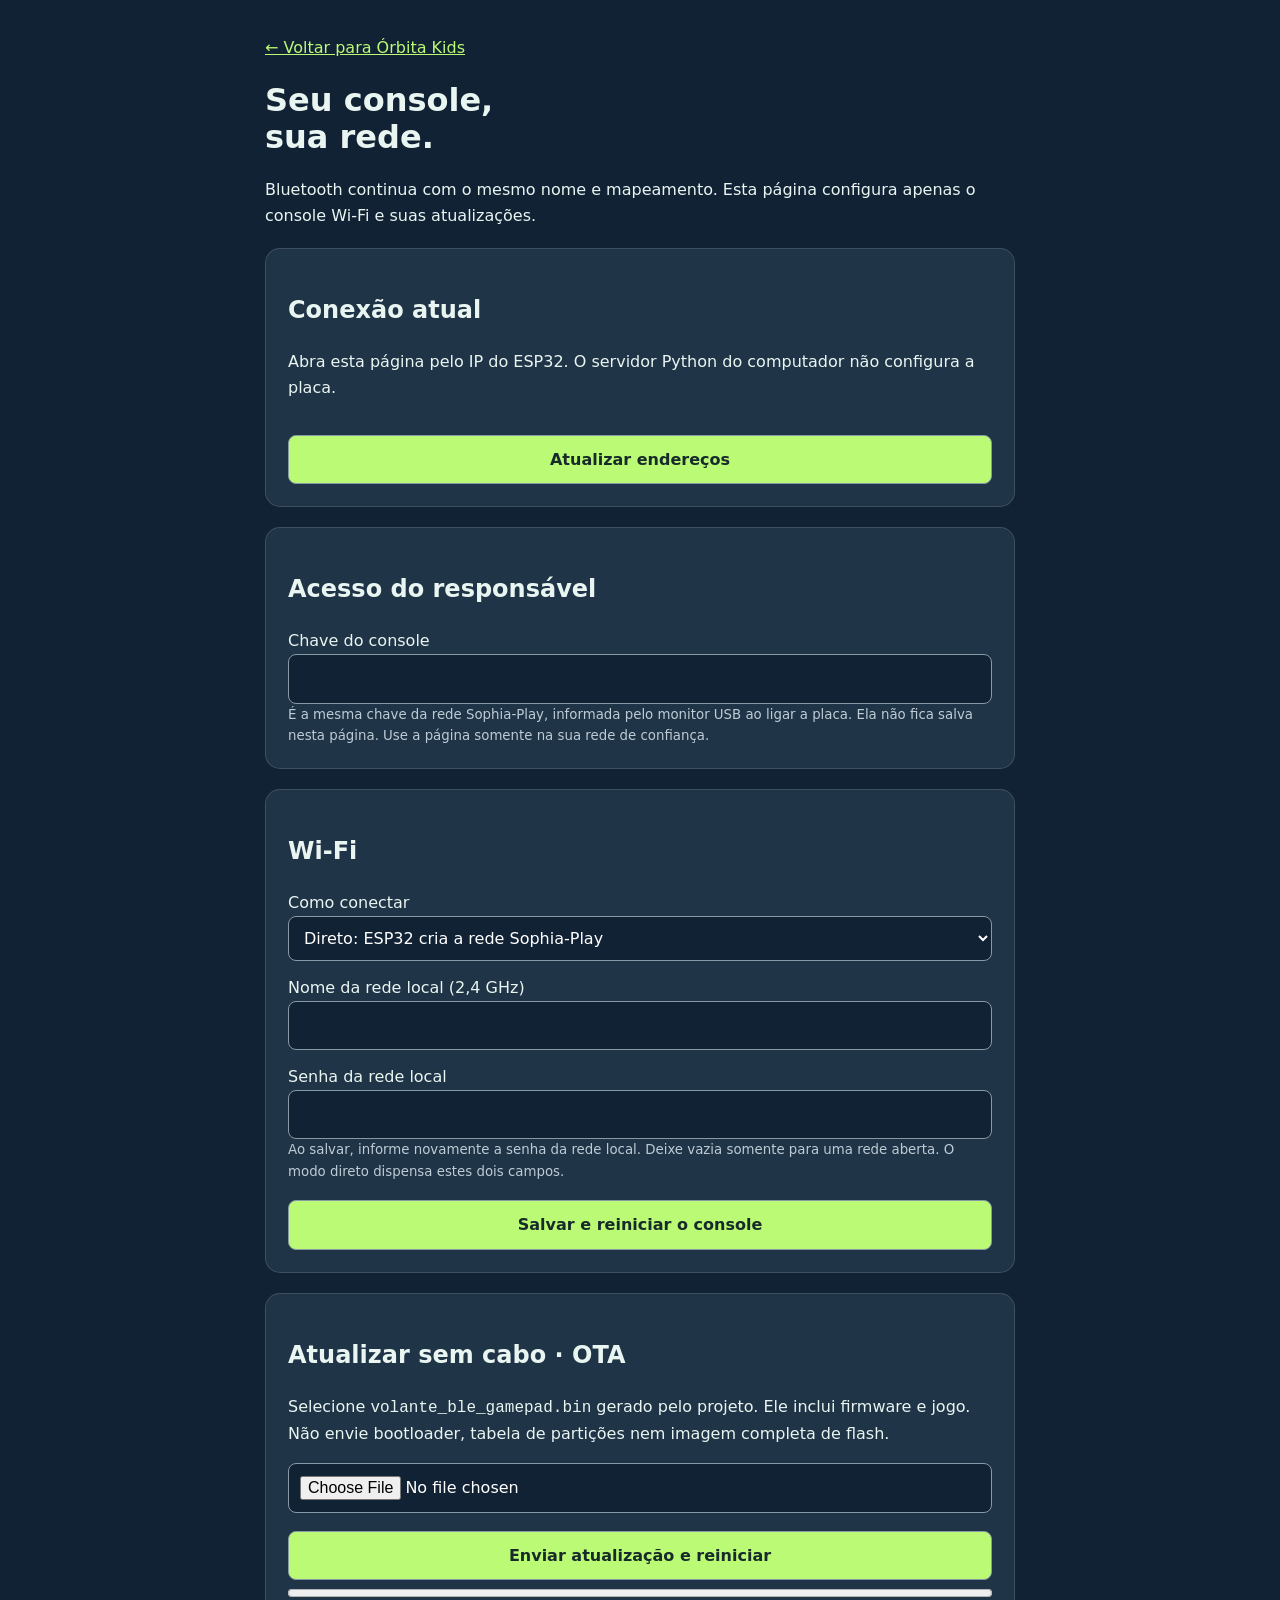
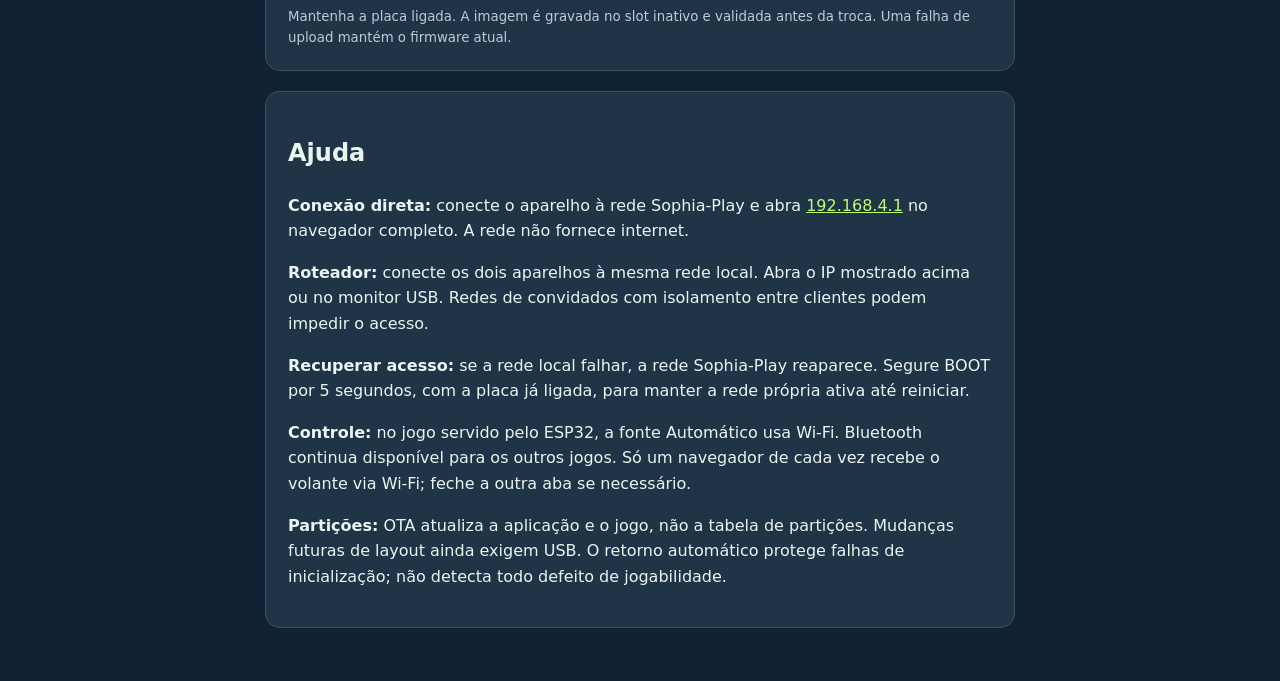
==== server_teste/console.html @ 0659ce1b "Adiciona console Wi-Fi AP/STA, controles WebSocket e OTA validado na placa" ====
<!doctype html><html lang="pt-BR"><head><meta charset="utf-8"><meta name="viewport" content="width=device-width,initial-scale=1"><title>Console Sophia · Wi-Fi e atualizações</title>
<style>body{margin:0;background:#122235;color:#e9f5f1;font:16px system-ui;line-height:1.6}main{max-width:750px;margin:auto;padding:35px 22px}h1{line-height:1.15}a{color:#bbfa74}section{background:#203447;border:1px solid #ffffff22;padding:22px;border-radius:15px;margin:20px 0}label{display:block;margin-top:14px}input,select,button{box-sizing:border-box;font:inherit;border-radius:8px;border:1px solid #8799a4;padding:11px;width:100%;background:#122235;color:#fff}button{margin-top:18px;background:#bbfa74;color:#172b2a;font-weight:bold;cursor:pointer}button:disabled{opacity:.5}small{display:block;color:#bdcbd5}#result{white-space:pre-wrap}progress{width:100%}code{overflow-wrap:anywhere}</style></head><body><main>
<a href="jogo.html">← Voltar para Órbita Kids</a><h1>Seu console,<br>sua rede.</h1><p>Bluetooth continua com o mesmo nome e mapeamento. Esta página configura apenas o console Wi-Fi e suas atualizações.</p>
<section><h2>Conexão atual</h2><p id="status">Buscando o ESP32…</p><button id="refresh">Atualizar endereços</button></section>
<section><h2>Acesso do responsável</h2><label for="key">Chave do console</label><input id="key" type="password" autocomplete="off" maxlength="24"><small>É a mesma chave da rede Sophia-Play, informada pelo monitor USB ao ligar a placa. Ela não fica salva nesta página. Use a página somente na sua rede de confiança.</small></section>
<section><h2>Wi-Fi</h2><form id="network"><label for="mode">Como conectar</label><select id="mode"><option value="direct">Direto: ESP32 cria a rede Sophia-Play</option><option value="local">Rede local: ESP32 conecta ao roteador</option><option value="hybrid">Ambos: rede própria + roteador</option></select><label for="ssid">Nome da rede local (2,4 GHz)</label><input id="ssid" maxlength="32" autocomplete="off"><label for="password">Senha da rede local</label><input id="password" type="password" maxlength="63" autocomplete="new-password"><small>Ao salvar, informe novamente a senha da rede local. Deixe vazia somente para uma rede aberta. O modo direto dispensa estes dois campos.</small><button id="save" type="submit">Salvar e reiniciar o console</button></form></section>
<section><h2>Atualizar sem cabo · OTA</h2><p>Selecione <code>volante_ble_gamepad.bin</code> gerado pelo projeto. Ele inclui firmware e jogo. Não envie bootloader, tabela de partições nem imagem completa de flash.</p><input id="firmware" type="file" accept=".bin" aria-label="Firmware da aplicação"><button id="upload">Enviar atualização e reiniciar</button><progress id="progress" max="100" value="0"></progress><small>Mantenha a placa ligada. A imagem é gravada no slot inativo e validada antes da troca. Uma falha de upload mantém o firmware atual.</small></section>
<section><h2>Ajuda</h2><p><b>Conexão direta:</b> conecte o aparelho à rede Sophia-Play e abra <a href="http://192.168.4.1/">192.168.4.1</a> no navegador completo. A rede não fornece internet.</p><p><b>Roteador:</b> conecte os dois aparelhos à mesma rede local. Abra o IP mostrado acima ou no monitor USB. Redes de convidados com isolamento entre clientes podem impedir o acesso.</p><p><b>Recuperar acesso:</b> se a rede local falhar, a rede Sophia-Play reaparece. Segure BOOT por 5 segundos, com a placa já ligada, para manter a rede própria ativa até reiniciar.</p><p><b>Controle:</b> no jogo servido pelo ESP32, a fonte Automático usa Wi-Fi. Bluetooth continua disponível para os outros jogos. Só um navegador de cada vez recebe o volante via Wi-Fi; feche a outra aba se necessário.</p><p><b>Partições:</b> OTA atualiza a aplicação e o jogo, não a tabela de partições. Mudanças futuras de layout ainda exigem USB. O retorno automático protege falhas de inicialização; não detecta todo defeito de jogabilidade.</p></section><p id="result" role="status"></p>
<script src="console.js"></script></main></body></html>
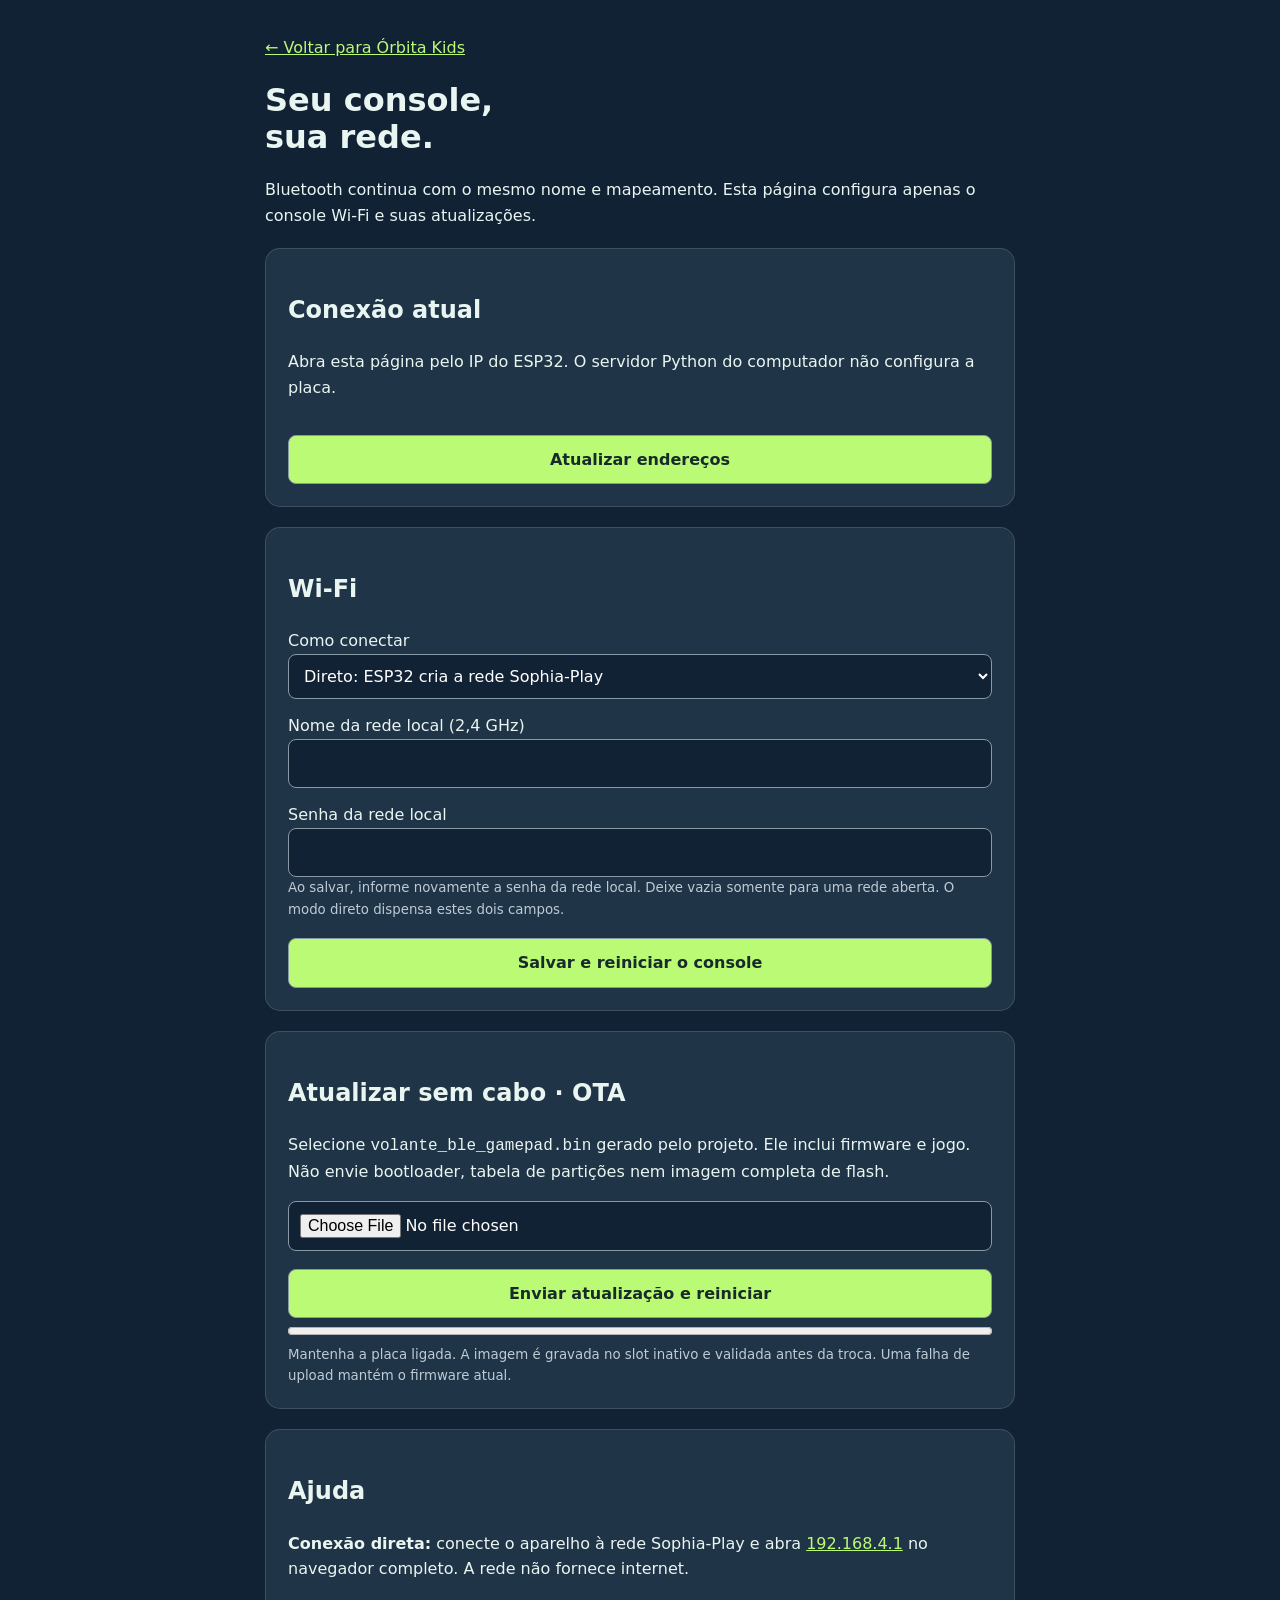
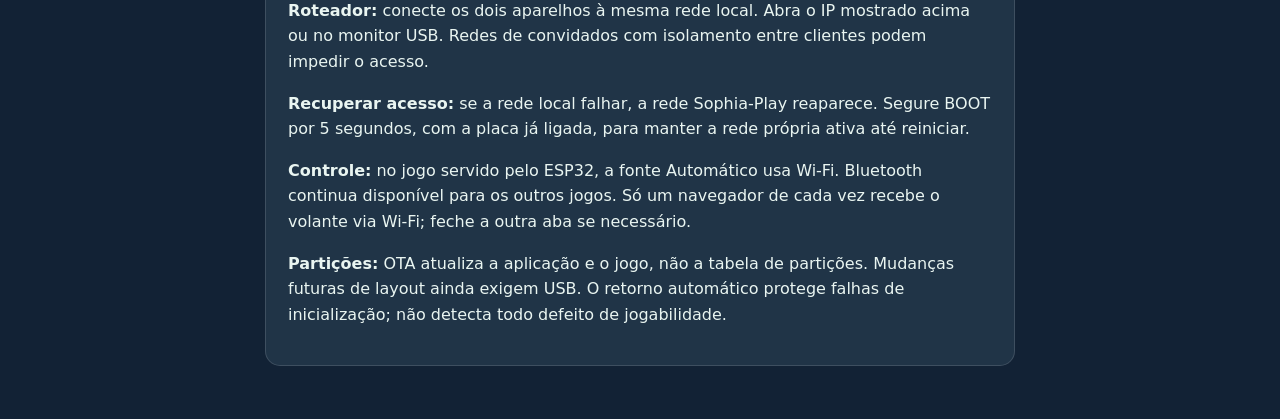
==== commit 065354cf: "Remove senha do Wi-Fi direto e chave da administracao e OTA" ====
--- a/server_teste/console.html
+++ b/server_teste/console.html
@@ -2,7 +2,6 @@
 <style>body{margin:0;background:#122235;color:#e9f5f1;font:16px system-ui;line-height:1.6}main{max-width:750px;margin:auto;padding:35px 22px}h1{line-height:1.15}a{color:#bbfa74}section{background:#203447;border:1px solid #ffffff22;padding:22px;border-radius:15px;margin:20px 0}label{display:block;margin-top:14px}input,select,button{box-sizing:border-box;font:inherit;border-radius:8px;border:1px solid #8799a4;padding:11px;width:100%;background:#122235;color:#fff}button{margin-top:18px;background:#bbfa74;color:#172b2a;font-weight:bold;cursor:pointer}button:disabled{opacity:.5}small{display:block;color:#bdcbd5}#result{white-space:pre-wrap}progress{width:100%}code{overflow-wrap:anywhere}</style></head><body><main>
 <a href="jogo.html">← Voltar para Órbita Kids</a><h1>Seu console,<br>sua rede.</h1><p>Bluetooth continua com o mesmo nome e mapeamento. Esta página configura apenas o console Wi-Fi e suas atualizações.</p>
 <section><h2>Conexão atual</h2><p id="status">Buscando o ESP32…</p><button id="refresh">Atualizar endereços</button></section>
-<section><h2>Acesso do responsável</h2><label for="key">Chave do console</label><input id="key" type="password" autocomplete="off" maxlength="24"><small>É a mesma chave da rede Sophia-Play, informada pelo monitor USB ao ligar a placa. Ela não fica salva nesta página. Use a página somente na sua rede de confiança.</small></section>
 <section><h2>Wi-Fi</h2><form id="network"><label for="mode">Como conectar</label><select id="mode"><option value="direct">Direto: ESP32 cria a rede Sophia-Play</option><option value="local">Rede local: ESP32 conecta ao roteador</option><option value="hybrid">Ambos: rede própria + roteador</option></select><label for="ssid">Nome da rede local (2,4 GHz)</label><input id="ssid" maxlength="32" autocomplete="off"><label for="password">Senha da rede local</label><input id="password" type="password" maxlength="63" autocomplete="new-password"><small>Ao salvar, informe novamente a senha da rede local. Deixe vazia somente para uma rede aberta. O modo direto dispensa estes dois campos.</small><button id="save" type="submit">Salvar e reiniciar o console</button></form></section>
 <section><h2>Atualizar sem cabo · OTA</h2><p>Selecione <code>volante_ble_gamepad.bin</code> gerado pelo projeto. Ele inclui firmware e jogo. Não envie bootloader, tabela de partições nem imagem completa de flash.</p><input id="firmware" type="file" accept=".bin" aria-label="Firmware da aplicação"><button id="upload">Enviar atualização e reiniciar</button><progress id="progress" max="100" value="0"></progress><small>Mantenha a placa ligada. A imagem é gravada no slot inativo e validada antes da troca. Uma falha de upload mantém o firmware atual.</small></section>
 <section><h2>Ajuda</h2><p><b>Conexão direta:</b> conecte o aparelho à rede Sophia-Play e abra <a href="http://192.168.4.1/">192.168.4.1</a> no navegador completo. A rede não fornece internet.</p><p><b>Roteador:</b> conecte os dois aparelhos à mesma rede local. Abra o IP mostrado acima ou no monitor USB. Redes de convidados com isolamento entre clientes podem impedir o acesso.</p><p><b>Recuperar acesso:</b> se a rede local falhar, a rede Sophia-Play reaparece. Segure BOOT por 5 segundos, com a placa já ligada, para manter a rede própria ativa até reiniciar.</p><p><b>Controle:</b> no jogo servido pelo ESP32, a fonte Automático usa Wi-Fi. Bluetooth continua disponível para os outros jogos. Só um navegador de cada vez recebe o volante via Wi-Fi; feche a outra aba se necessário.</p><p><b>Partições:</b> OTA atualiza a aplicação e o jogo, não a tabela de partições. Mudanças futuras de layout ainda exigem USB. O retorno automático protege falhas de inicialização; não detecta todo defeito de jogabilidade.</p></section><p id="result" role="status"></p>
